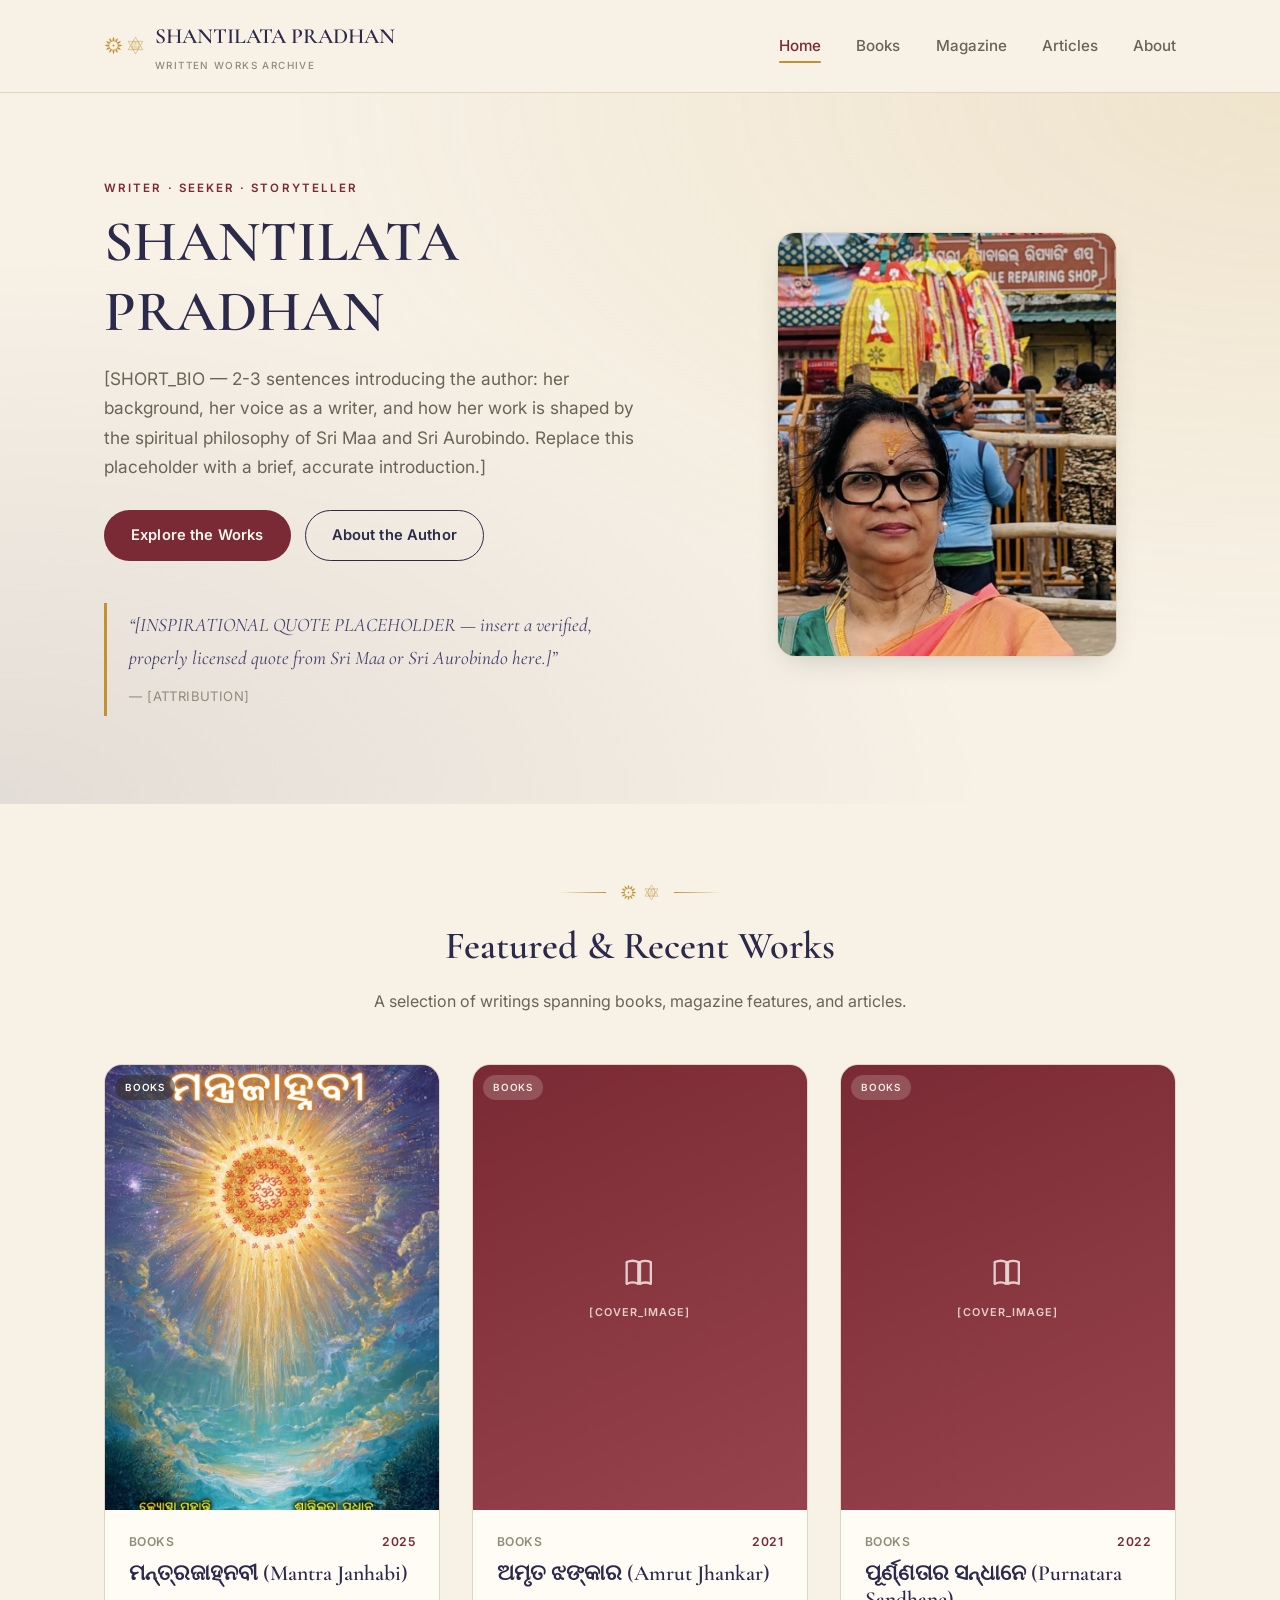
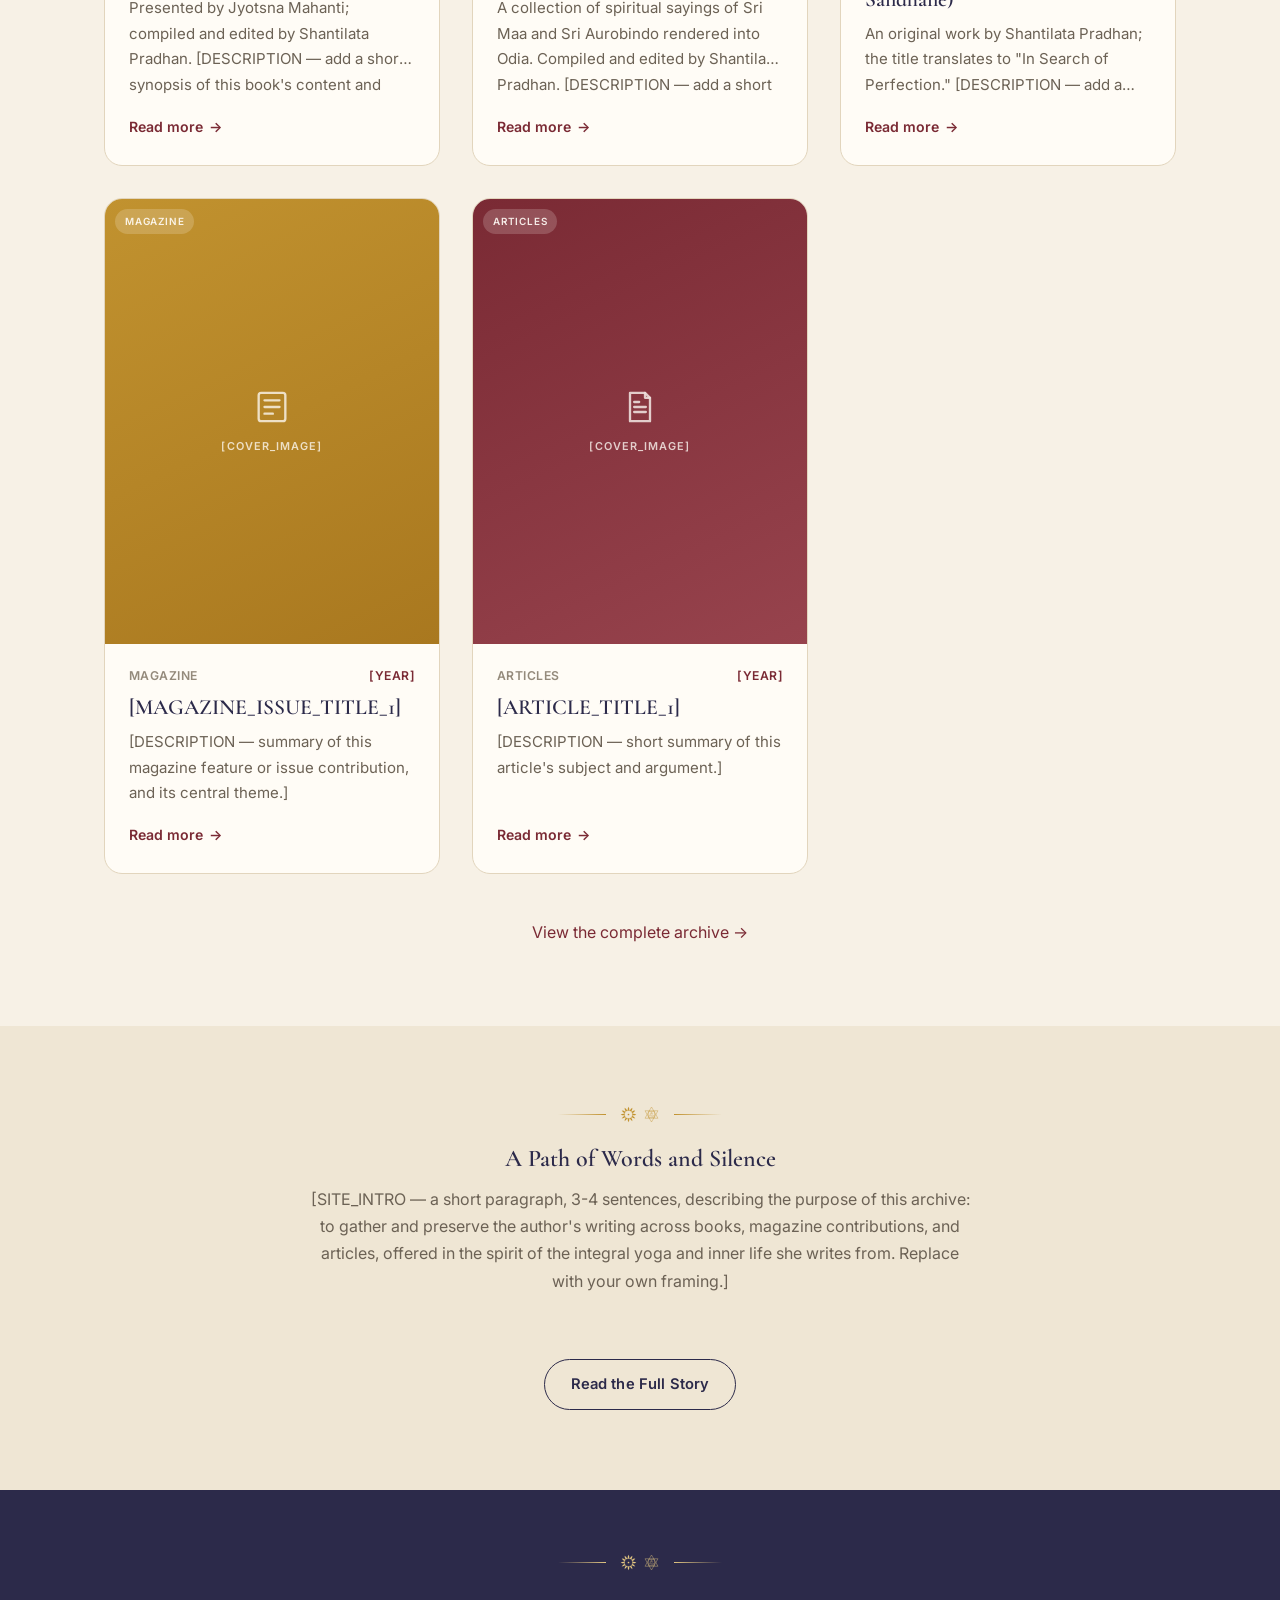
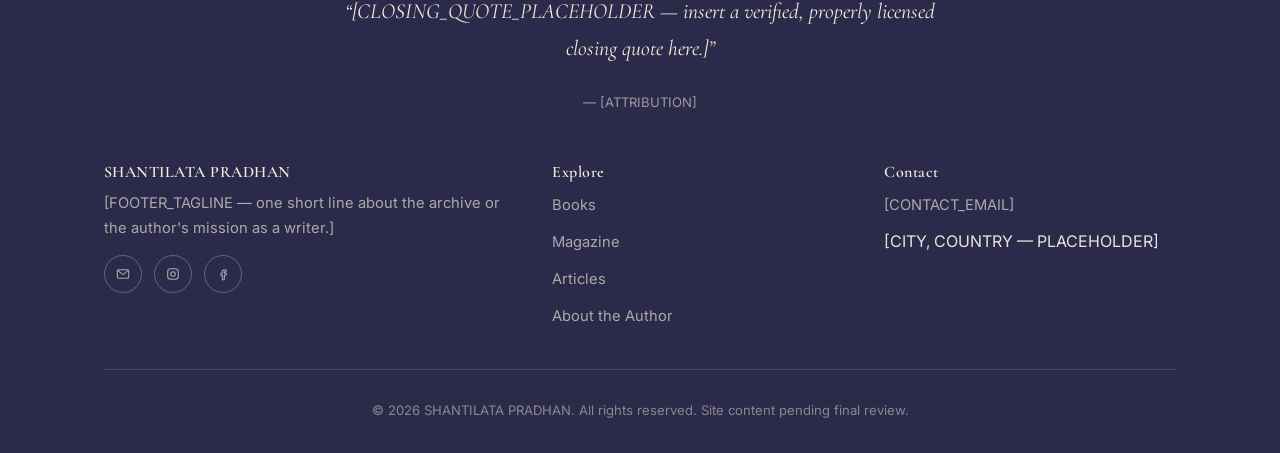
==== index.html @ 1873bba8 "Initial commit: author literary archive website Multi-page site showcasing books, magazine features," ====
<!DOCTYPE html>
<html lang="en">
<head>
<meta charset="UTF-8" />
<meta name="viewport" content="width=device-width, initial-scale=1.0" />
<title>SHANTILATA PRADHAN — Literary Archive</title>
<meta name="description" content="A living archive of the written works of SHANTILATA PRADHAN — books, magazine features, and articles rooted in a spiritual outlook on life." />
<link rel="preconnect" href="https://fonts.googleapis.com">
<link rel="preconnect" href="https://fonts.gstatic.com" crossorigin>
<link href="https://fonts.googleapis.com/css2?family=Cormorant+Garamond:wght@500;600;700&family=Inter:wght@400;500;600;700&display=swap" rel="stylesheet">
<link rel="stylesheet" href="css/style.css" />
</head>
<body data-page="home">

<header class="site-header">
  <div class="container header-inner">
    <a href="index.html" class="brand">
      <span class="brand-emblem" aria-hidden="true"><svg viewBox="0 0 100 100" fill="currentColor" stroke="none" class="icon-wheel" aria-hidden="true"><path d="M50,4 Q57,16 54.17,26.36 L45.83,26.36 Q43,16 50,4 Z"/><path d="M50,4 Q57,16 54.17,26.36 L45.83,26.36 Q43,16 50,4 Z" transform="rotate(30 50 50)"/><path d="M50,4 Q57,16 54.17,26.36 L45.83,26.36 Q43,16 50,4 Z" transform="rotate(60 50 50)"/><path d="M50,4 Q57,16 54.17,26.36 L45.83,26.36 Q43,16 50,4 Z" transform="rotate(90 50 50)"/><path d="M50,4 Q57,16 54.17,26.36 L45.83,26.36 Q43,16 50,4 Z" transform="rotate(120 50 50)"/><path d="M50,4 Q57,16 54.17,26.36 L45.83,26.36 Q43,16 50,4 Z" transform="rotate(150 50 50)"/><path d="M50,4 Q57,16 54.17,26.36 L45.83,26.36 Q43,16 50,4 Z" transform="rotate(180 50 50)"/><path d="M50,4 Q57,16 54.17,26.36 L45.83,26.36 Q43,16 50,4 Z" transform="rotate(210 50 50)"/><path d="M50,4 Q57,16 54.17,26.36 L45.83,26.36 Q43,16 50,4 Z" transform="rotate(240 50 50)"/><path d="M50,4 Q57,16 54.17,26.36 L45.83,26.36 Q43,16 50,4 Z" transform="rotate(270 50 50)"/><path d="M50,4 Q57,16 54.17,26.36 L45.83,26.36 Q43,16 50,4 Z" transform="rotate(300 50 50)"/><path d="M50,4 Q57,16 54.17,26.36 L45.83,26.36 Q43,16 50,4 Z" transform="rotate(330 50 50)"/><circle cx="50" cy="50" r="24" fill="none" stroke="currentColor" stroke-width="3"/><circle cx="50" cy="50" r="5" fill="currentColor"/></svg><svg viewBox="0 0 100 100" fill="none" stroke="currentColor" stroke-width="2.4" stroke-linejoin="round" class="icon-star" aria-hidden="true"><path d="M50,6 L88.1,72 L11.9,72 Z"/><path d="M50,94 L88.1,28 L11.9,28 Z"/><rect x="32" y="32" width="36" height="36" stroke-width="2"/><g stroke="none" fill="currentColor"><path d="M50,48 C48,42 48,36 50,31 C52,36 52,42 50,48 Z"/><path d="M50,47 C54.5,43.5 57.5,39.5 60,37 C58.5,42 55.5,45.5 50,47 Z"/><path d="M50,47 C45.5,43.5 42.5,39.5 40,37 C41.5,42 44.5,45.5 50,47 Z"/><path d="M50,49 C55,47.3 58.6,45.3 61,43.6 C58.7,47 55.3,48.7 50,49 Z"/><path d="M50,49 C45,47.3 41.4,45.3 39,43.6 C41.3,47 44.7,48.7 50,49 Z"/></g><path d="M35,55 Q42.5,49 50,55 Q57.5,61 65,55" stroke-width="1.6" stroke-linecap="round"/><path d="M35,60.5 Q42.5,54.5 50,60.5 Q57.5,66.5 65,60.5" stroke-width="1.6" stroke-linecap="round"/></svg></span>
      <span>
        SHANTILATA PRADHAN
        <span class="brand-sub">Written Works Archive</span>
      </span>
    </a>
    <button class="nav-toggle" aria-label="Toggle navigation">
      <span></span><span></span><span></span>
    </button>
    <ul class="nav-links">
      <li><a href="index.html" data-page="home">Home</a></li>
      <li><a href="books.html" data-page="books">Books</a></li>
      <li><a href="magazine.html" data-page="magazine">Magazine</a></li>
      <li><a href="articles.html" data-page="articles">Articles</a></li>
      <li><a href="about.html" data-page="about">About</a></li>
    </ul>
  </div>
</header>

<main>

  <!-- ================= HERO ================= -->
  <section class="hero">
    <div class="container hero-inner">
      <div class="hero-content">
        <span class="eyebrow hero-eyebrow">Writer &middot; Seeker &middot; Storyteller</span>
        <h1>SHANTILATA PRADHAN</h1>
        <p class="hero-bio">
          [SHORT_BIO — 2-3 sentences introducing the author: her background, her voice as a writer, and
          how her work is shaped by the spiritual philosophy of Sri Maa and Sri Aurobindo. Replace this
          placeholder with a brief, accurate introduction.]
        </p>
        <div class="hero-cta">
          <a href="books.html" class="btn btn-primary">Explore the Works</a>
          <a href="about.html" class="btn btn-outline">About the Author</a>
        </div>
        <div class="quote-block">
          <p>&ldquo;[INSPIRATIONAL QUOTE PLACEHOLDER — insert a verified, properly licensed quote from Sri Maa or Sri Aurobindo here.]&rdquo;</p>
          <cite>— [ATTRIBUTION]</cite>
        </div>
      </div>
      <div class="hero-photo-wrap">
        <div class="hero-photo has-image">
          <img src="images/author-photo.jpg" alt="[AUTHOR_NAME]" />
        </div>
      </div>
    </div>
  </section>

  <!-- ================= FEATURED WORKS ================= -->
  <section class="section">
    <div class="container">
      <div class="ornament" aria-hidden="true">
        <span class="line"></span>
        <span class="ornament-emblem" aria-hidden="true"><svg viewBox="0 0 100 100" fill="currentColor" stroke="none" class="icon-wheel" aria-hidden="true"><path d="M50,4 Q57,16 54.17,26.36 L45.83,26.36 Q43,16 50,4 Z"/><path d="M50,4 Q57,16 54.17,26.36 L45.83,26.36 Q43,16 50,4 Z" transform="rotate(30 50 50)"/><path d="M50,4 Q57,16 54.17,26.36 L45.83,26.36 Q43,16 50,4 Z" transform="rotate(60 50 50)"/><path d="M50,4 Q57,16 54.17,26.36 L45.83,26.36 Q43,16 50,4 Z" transform="rotate(90 50 50)"/><path d="M50,4 Q57,16 54.17,26.36 L45.83,26.36 Q43,16 50,4 Z" transform="rotate(120 50 50)"/><path d="M50,4 Q57,16 54.17,26.36 L45.83,26.36 Q43,16 50,4 Z" transform="rotate(150 50 50)"/><path d="M50,4 Q57,16 54.17,26.36 L45.83,26.36 Q43,16 50,4 Z" transform="rotate(180 50 50)"/><path d="M50,4 Q57,16 54.17,26.36 L45.83,26.36 Q43,16 50,4 Z" transform="rotate(210 50 50)"/><path d="M50,4 Q57,16 54.17,26.36 L45.83,26.36 Q43,16 50,4 Z" transform="rotate(240 50 50)"/><path d="M50,4 Q57,16 54.17,26.36 L45.83,26.36 Q43,16 50,4 Z" transform="rotate(270 50 50)"/><path d="M50,4 Q57,16 54.17,26.36 L45.83,26.36 Q43,16 50,4 Z" transform="rotate(300 50 50)"/><path d="M50,4 Q57,16 54.17,26.36 L45.83,26.36 Q43,16 50,4 Z" transform="rotate(330 50 50)"/><circle cx="50" cy="50" r="24" fill="none" stroke="currentColor" stroke-width="3"/><circle cx="50" cy="50" r="5" fill="currentColor"/></svg><svg viewBox="0 0 100 100" fill="none" stroke="currentColor" stroke-width="2.4" stroke-linejoin="round" class="icon-star" aria-hidden="true"><path d="M50,6 L88.1,72 L11.9,72 Z"/><path d="M50,94 L88.1,28 L11.9,28 Z"/><rect x="32" y="32" width="36" height="36" stroke-width="2"/><g stroke="none" fill="currentColor"><path d="M50,48 C48,42 48,36 50,31 C52,36 52,42 50,48 Z"/><path d="M50,47 C54.5,43.5 57.5,39.5 60,37 C58.5,42 55.5,45.5 50,47 Z"/><path d="M50,47 C45.5,43.5 42.5,39.5 40,37 C41.5,42 44.5,45.5 50,47 Z"/><path d="M50,49 C55,47.3 58.6,45.3 61,43.6 C58.7,47 55.3,48.7 50,49 Z"/><path d="M50,49 C45,47.3 41.4,45.3 39,43.6 C41.3,47 44.7,48.7 50,49 Z"/></g><path d="M35,55 Q42.5,49 50,55 Q57.5,61 65,55" stroke-width="1.6" stroke-linecap="round"/><path d="M35,60.5 Q42.5,54.5 50,60.5 Q57.5,66.5 65,60.5" stroke-width="1.6" stroke-linecap="round"/></svg></span>
        <span class="line right"></span>
      </div>
      <div class="section-heading">
        <h2>Featured &amp; Recent Works</h2>
        <p>A selection of writings spanning books, magazine features, and articles.</p>
      </div>
      <div class="card-grid" id="featured-grid">
        <!-- populated by js/main.js -->
      </div>
      <div class="section-footer-link">
        <a href="books.html" class="btn-ghost">View the complete archive</a>
      </div>
    </div>
  </section>

  <!-- ================= INTRO STRIP ================= -->
  <section class="section section-alt">
    <div class="container text-center" style="max-width:720px;">
      <div class="ornament" aria-hidden="true">
        <span class="line"></span>
        <span class="ornament-emblem" aria-hidden="true"><svg viewBox="0 0 100 100" fill="currentColor" stroke="none" class="icon-wheel" aria-hidden="true"><path d="M50,4 Q57,16 54.17,26.36 L45.83,26.36 Q43,16 50,4 Z"/><path d="M50,4 Q57,16 54.17,26.36 L45.83,26.36 Q43,16 50,4 Z" transform="rotate(30 50 50)"/><path d="M50,4 Q57,16 54.17,26.36 L45.83,26.36 Q43,16 50,4 Z" transform="rotate(60 50 50)"/><path d="M50,4 Q57,16 54.17,26.36 L45.83,26.36 Q43,16 50,4 Z" transform="rotate(90 50 50)"/><path d="M50,4 Q57,16 54.17,26.36 L45.83,26.36 Q43,16 50,4 Z" transform="rotate(120 50 50)"/><path d="M50,4 Q57,16 54.17,26.36 L45.83,26.36 Q43,16 50,4 Z" transform="rotate(150 50 50)"/><path d="M50,4 Q57,16 54.17,26.36 L45.83,26.36 Q43,16 50,4 Z" transform="rotate(180 50 50)"/><path d="M50,4 Q57,16 54.17,26.36 L45.83,26.36 Q43,16 50,4 Z" transform="rotate(210 50 50)"/><path d="M50,4 Q57,16 54.17,26.36 L45.83,26.36 Q43,16 50,4 Z" transform="rotate(240 50 50)"/><path d="M50,4 Q57,16 54.17,26.36 L45.83,26.36 Q43,16 50,4 Z" transform="rotate(270 50 50)"/><path d="M50,4 Q57,16 54.17,26.36 L45.83,26.36 Q43,16 50,4 Z" transform="rotate(300 50 50)"/><path d="M50,4 Q57,16 54.17,26.36 L45.83,26.36 Q43,16 50,4 Z" transform="rotate(330 50 50)"/><circle cx="50" cy="50" r="24" fill="none" stroke="currentColor" stroke-width="3"/><circle cx="50" cy="50" r="5" fill="currentColor"/></svg><svg viewBox="0 0 100 100" fill="none" stroke="currentColor" stroke-width="2.4" stroke-linejoin="round" class="icon-star" aria-hidden="true"><path d="M50,6 L88.1,72 L11.9,72 Z"/><path d="M50,94 L88.1,28 L11.9,28 Z"/><rect x="32" y="32" width="36" height="36" stroke-width="2"/><g stroke="none" fill="currentColor"><path d="M50,48 C48,42 48,36 50,31 C52,36 52,42 50,48 Z"/><path d="M50,47 C54.5,43.5 57.5,39.5 60,37 C58.5,42 55.5,45.5 50,47 Z"/><path d="M50,47 C45.5,43.5 42.5,39.5 40,37 C41.5,42 44.5,45.5 50,47 Z"/><path d="M50,49 C55,47.3 58.6,45.3 61,43.6 C58.7,47 55.3,48.7 50,49 Z"/><path d="M50,49 C45,47.3 41.4,45.3 39,43.6 C41.3,47 44.7,48.7 50,49 Z"/></g><path d="M35,55 Q42.5,49 50,55 Q57.5,61 65,55" stroke-width="1.6" stroke-linecap="round"/><path d="M35,60.5 Q42.5,54.5 50,60.5 Q57.5,66.5 65,60.5" stroke-width="1.6" stroke-linecap="round"/></svg></span>
        <span class="line right"></span>
      </div>
      <h2>A Path of Words and Silence</h2>
      <p style="color:var(--color-text-soft);">
        [SITE_INTRO — a short paragraph, 3-4 sentences, describing the purpose of this archive: to gather
        and preserve the author's writing across books, magazine contributions, and articles, offered in
        the spirit of the integral yoga and inner life she writes from. Replace with your own framing.]
      </p>
      <a href="about.html" class="btn btn-outline mt-lg">Read the Full Story</a>
    </div>
  </section>

</main>

<footer class="site-footer">
  <div class="container">
    <div class="footer-quote">
      <div class="ornament" aria-hidden="true">
        <span class="line"></span>
        <span class="ornament-emblem" aria-hidden="true"><svg viewBox="0 0 100 100" fill="currentColor" stroke="none" class="icon-wheel" aria-hidden="true"><path d="M50,4 Q57,16 54.17,26.36 L45.83,26.36 Q43,16 50,4 Z"/><path d="M50,4 Q57,16 54.17,26.36 L45.83,26.36 Q43,16 50,4 Z" transform="rotate(30 50 50)"/><path d="M50,4 Q57,16 54.17,26.36 L45.83,26.36 Q43,16 50,4 Z" transform="rotate(60 50 50)"/><path d="M50,4 Q57,16 54.17,26.36 L45.83,26.36 Q43,16 50,4 Z" transform="rotate(90 50 50)"/><path d="M50,4 Q57,16 54.17,26.36 L45.83,26.36 Q43,16 50,4 Z" transform="rotate(120 50 50)"/><path d="M50,4 Q57,16 54.17,26.36 L45.83,26.36 Q43,16 50,4 Z" transform="rotate(150 50 50)"/><path d="M50,4 Q57,16 54.17,26.36 L45.83,26.36 Q43,16 50,4 Z" transform="rotate(180 50 50)"/><path d="M50,4 Q57,16 54.17,26.36 L45.83,26.36 Q43,16 50,4 Z" transform="rotate(210 50 50)"/><path d="M50,4 Q57,16 54.17,26.36 L45.83,26.36 Q43,16 50,4 Z" transform="rotate(240 50 50)"/><path d="M50,4 Q57,16 54.17,26.36 L45.83,26.36 Q43,16 50,4 Z" transform="rotate(270 50 50)"/><path d="M50,4 Q57,16 54.17,26.36 L45.83,26.36 Q43,16 50,4 Z" transform="rotate(300 50 50)"/><path d="M50,4 Q57,16 54.17,26.36 L45.83,26.36 Q43,16 50,4 Z" transform="rotate(330 50 50)"/><circle cx="50" cy="50" r="24" fill="none" stroke="currentColor" stroke-width="3"/><circle cx="50" cy="50" r="5" fill="currentColor"/></svg><svg viewBox="0 0 100 100" fill="none" stroke="currentColor" stroke-width="2.4" stroke-linejoin="round" class="icon-star" aria-hidden="true"><path d="M50,6 L88.1,72 L11.9,72 Z"/><path d="M50,94 L88.1,28 L11.9,28 Z"/><rect x="32" y="32" width="36" height="36" stroke-width="2"/><g stroke="none" fill="currentColor"><path d="M50,48 C48,42 48,36 50,31 C52,36 52,42 50,48 Z"/><path d="M50,47 C54.5,43.5 57.5,39.5 60,37 C58.5,42 55.5,45.5 50,47 Z"/><path d="M50,47 C45.5,43.5 42.5,39.5 40,37 C41.5,42 44.5,45.5 50,47 Z"/><path d="M50,49 C55,47.3 58.6,45.3 61,43.6 C58.7,47 55.3,48.7 50,49 Z"/><path d="M50,49 C45,47.3 41.4,45.3 39,43.6 C41.3,47 44.7,48.7 50,49 Z"/></g><path d="M35,55 Q42.5,49 50,55 Q57.5,61 65,55" stroke-width="1.6" stroke-linecap="round"/><path d="M35,60.5 Q42.5,54.5 50,60.5 Q57.5,66.5 65,60.5" stroke-width="1.6" stroke-linecap="round"/></svg></span>
        <span class="line right"></span>
      </div>
      <p>&ldquo;[CLOSING_QUOTE_PLACEHOLDER — insert a verified, properly licensed closing quote here.]&rdquo;</p>
      <cite>— [ATTRIBUTION]</cite>
    </div>
    <div class="footer-grid">
      <div>
        <h4>SHANTILATA PRADHAN</h4>
        <p>[FOOTER_TAGLINE — one short line about the archive or the author's mission as a writer.]</p>
        <div class="social-row">
          <a href="#" aria-label="Email">
            <svg viewBox="0 0 24 24" fill="none" stroke="currentColor" stroke-width="1.6" stroke-linecap="round" stroke-linejoin="round"><rect x="3.5" y="5.5" width="17" height="13" rx="2"/><path d="m4.5 7 7.5 6 7.5-6"/></svg>
          </a>
          <a href="#" aria-label="Instagram">
            <svg viewBox="0 0 24 24" fill="none" stroke="currentColor" stroke-width="1.6" stroke-linecap="round" stroke-linejoin="round"><rect x="4" y="4" width="16" height="16" rx="4.5"/><circle cx="12" cy="12" r="3.4"/><circle cx="16.6" cy="7.4" r="0.6" fill="currentColor" stroke="none"/></svg>
          </a>
          <a href="#" aria-label="Facebook">
            <svg viewBox="0 0 24 24" fill="none" stroke="currentColor" stroke-width="1.6" stroke-linecap="round" stroke-linejoin="round"><path d="M14.5 8.5h2V5.5h-2c-2 0-3.5 1.5-3.5 3.5v2H9v3h2v6.5h3V14h2.2l.8-3H14v-1.5c0-.5.5-1 1-1Z"/></svg>
          </a>
        </div>
      </div>
      <div>
        <h4>Explore</h4>
        <ul class="footer-links">
          <li><a href="books.html">Books</a></li>
          <li><a href="magazine.html">Magazine</a></li>
          <li><a href="articles.html">Articles</a></li>
          <li><a href="about.html">About the Author</a></li>
        </ul>
      </div>
      <div>
        <h4>Contact</h4>
        <ul class="footer-links">
          <li><a href="mailto:[CONTACT_EMAIL]">[CONTACT_EMAIL]</a></li>
          <li>[CITY, COUNTRY — PLACEHOLDER]</li>
        </ul>
      </div>
    </div>
    <div class="footer-bottom">
      &copy; <span id="year"></span> SHANTILATA PRADHAN. All rights reserved. Site content pending final review.
    </div>
  </div>
</footer>

<script src="js/data.js"></script>
<script src="js/main.js"></script>
<script>document.getElementById('year').textContent = new Date().getFullYear();</script>
</body>
</html>
---- css/style.css ----
/* ==========================================================================
   SHANTILATA PRADHAN — Literary Archive
   Warm, contemplative styling. Serif headings + clean sans body.
   ========================================================================== */

:root {
  /* Warm earthy neutrals */
  --color-bg: #f7f1e6;
  --color-bg-alt: #efe6d4;
  --color-surface: #fffcf6;
  --color-border: #e2d5bd;

  /* Text */
  --color-text: #362f27;
  --color-text-soft: #6c6255;
  --color-text-faint: #948a7b;

  /* Accents */
  --color-indigo: #2c2a4a;
  --color-indigo-soft: #423f6b;
  --color-maroon: #7a2a34;
  --color-maroon-soft: #97434d;
  --color-gold: #c1922f;
  --color-gold-soft: #e1c581;
  --color-gold-pale: #f4e6bf;

  /* Type */
  --font-serif: 'Cormorant Garamond', 'Georgia', serif;
  --font-sans: 'Inter', -apple-system, BlinkMacSystemFont, 'Segoe UI', sans-serif;

  --shadow-soft: 0 10px 30px -12px rgba(54, 47, 39, 0.25);
  --shadow-card: 0 4px 18px -6px rgba(54, 47, 39, 0.18);

  --radius-lg: 18px;
  --radius-md: 12px;
  --radius-sm: 8px;

  --transition-soft: 220ms ease;
}

* {
  box-sizing: border-box;
}

html {
  scroll-behavior: smooth;
}

body {
  margin: 0;
  background-color: var(--color-bg);
  color: var(--color-text);
  font-family: var(--font-sans);
  font-size: 16px;
  line-height: 1.7;
  -webkit-font-smoothing: antialiased;
}

img {
  max-width: 100%;
  display: block;
}

a {
  color: inherit;
  text-decoration: none;
}

code {
  font-family: 'SFMono-Regular', Consolas, 'Liberation Mono', Menlo, monospace;
  font-size: 0.88em;
  background: var(--color-bg-alt);
  padding: 1px 6px;
  border-radius: 4px;
}

h1, h2, h3, h4 {
  font-family: var(--font-serif);
  font-weight: 600;
  color: var(--color-indigo);
  margin: 0 0 0.5em;
  line-height: 1.2;
}

p {
  margin: 0 0 1em;
}

.container {
  width: 100%;
  max-width: 1120px;
  margin: 0 auto;
  padding: 0 24px;
}

.eyebrow {
  display: inline-block;
  font-family: var(--font-sans);
  font-size: 0.72rem;
  letter-spacing: 0.18em;
  text-transform: uppercase;
  color: var(--color-maroon);
  font-weight: 600;
  margin-bottom: 0.9em;
}

.section-heading {
  text-align: center;
  max-width: 640px;
  margin: 0 auto 3rem;
}

.section-heading h2 {
  font-size: clamp(1.9rem, 3vw, 2.6rem);
}

.section-heading p {
  color: var(--color-text-soft);
}

/* ---------- Decorative divider ---------- */
.ornament {
  display: flex;
  align-items: center;
  justify-content: center;
  gap: 14px;
  margin: 0 auto 1.4rem;
  color: var(--color-gold);
}
.ornament .line {
  height: 1px;
  width: 48px;
  background: linear-gradient(90deg, transparent, currentColor);
}
.ornament .line.right {
  background: linear-gradient(90deg, currentColor, transparent);
}
.ornament svg {
  width: 22px;
  height: 22px;
  flex-shrink: 0;
}

/* ---------- Buttons ---------- */
.btn {
  display: inline-flex;
  align-items: center;
  gap: 8px;
  font-family: var(--font-sans);
  font-weight: 600;
  font-size: 0.92rem;
  padding: 12px 26px;
  border-radius: 999px;
  border: 1px solid transparent;
  cursor: pointer;
  transition: all var(--transition-soft);
  letter-spacing: 0.01em;
}

.btn-primary {
  background: var(--color-maroon);
  color: #fff8ec;
}
.btn-primary:hover {
  background: var(--color-indigo);
  transform: translateY(-1px);
}

.btn-outline {
  background: transparent;
  border-color: var(--color-indigo);
  color: var(--color-indigo);
}
.btn-outline:hover {
  background: var(--color-indigo);
  color: #fff8ec;
}

.btn-ghost {
  background: transparent;
  color: var(--color-maroon);
  padding: 8px 4px;
  border-radius: 0;
}
.btn-ghost::after {
  content: '→';
  margin-left: 4px;
  transition: transform var(--transition-soft);
  display: inline-block;
}
.btn-ghost:hover::after {
  transform: translateX(4px);
}

/* ==========================================================================
   Header / Navigation
   ========================================================================== */

.site-header {
  position: sticky;
  top: 0;
  z-index: 100;
  background: rgba(247, 241, 230, 0.92);
  backdrop-filter: blur(8px);
  border-bottom: 1px solid var(--color-border);
}

.header-inner {
  display: flex;
  align-items: center;
  justify-content: space-between;
  padding: 18px 24px;
}

.brand {
  display: flex;
  align-items: center;
  gap: 10px;
  font-family: var(--font-serif);
  font-size: 1.35rem;
  font-weight: 600;
  color: var(--color-indigo);
}

.brand svg {
  width: 26px;
  height: 26px;
  color: var(--color-gold);
  flex-shrink: 0;
}

.brand .brand-sub {
  display: block;
  font-family: var(--font-sans);
  font-size: 0.62rem;
  letter-spacing: 0.14em;
  text-transform: uppercase;
  color: var(--color-text-faint);
  font-weight: 500;
  margin-top: 2px;
}

.nav-links {
  display: flex;
  align-items: center;
  gap: 2.2rem;
  list-style: none;
  margin: 0;
  padding: 0;
}

.nav-links a {
  font-size: 0.95rem;
  font-weight: 500;
  color: var(--color-text-soft);
  position: relative;
  padding: 4px 0;
  transition: color var(--transition-soft);
}

.nav-links a:hover,
.nav-links a.active {
  color: var(--color-maroon);
}

.nav-links a.active::after {
  content: '';
  position: absolute;
  left: 0;
  right: 0;
  bottom: -4px;
  height: 2px;
  background: var(--color-gold);
  border-radius: 2px;
}

.nav-toggle {
  display: none;
  flex-direction: column;
  gap: 5px;
  background: none;
  border: none;
  cursor: pointer;
  padding: 8px;
}
.nav-toggle span {
  width: 24px;
  height: 2px;
  background: var(--color-indigo);
  border-radius: 2px;
  transition: all var(--transition-soft);
}

@media (max-width: 800px) {
  .nav-toggle {
    display: flex;
  }
  .nav-links {
    position: absolute;
    top: 100%;
    left: 0;
    right: 0;
    background: var(--color-surface);
    flex-direction: column;
    align-items: flex-start;
    gap: 0;
    padding: 8px 0;
    border-bottom: 1px solid var(--color-border);
    box-shadow: var(--shadow-card);
    max-height: 0;
    overflow: hidden;
    transition: max-height var(--transition-soft);
  }
  .nav-links.open {
    max-height: 320px;
  }
  .nav-links li {
    width: 100%;
  }
  .nav-links a {
    display: block;
    padding: 14px 24px;
    width: 100%;
  }
  .nav-links a.active::after {
    display: none;
  }
  .nav-links a.active {
    background: var(--color-gold-pale);
  }
}

/* ==========================================================================
   Hero
   ========================================================================== */

.hero {
  padding: 5rem 0 5.5rem;
  background:
    radial-gradient(ellipse at top right, rgba(193, 146, 47, 0.14), transparent 55%),
    radial-gradient(ellipse at bottom left, rgba(44, 42, 74, 0.10), transparent 55%);
}

.hero-inner {
  display: grid;
  grid-template-columns: 1.1fr 0.9fr;
  gap: 3.5rem;
  align-items: center;
}

.hero-photo-wrap {
  position: relative;
  display: flex;
  justify-content: center;
}

.hero-photo {
  width: 100%;
  max-width: 340px;
  aspect-ratio: 4 / 5;
  border-radius: var(--radius-lg);
  background: linear-gradient(160deg, var(--color-gold-pale), var(--color-bg-alt));
  border: 1px solid var(--color-border);
  display: flex;
  flex-direction: column;
  align-items: center;
  justify-content: center;
  gap: 14px;
  color: var(--color-text-faint);
  box-shadow: var(--shadow-soft);
  text-align: center;
  padding: 20px;
}

.hero-photo svg {
  width: 56px;
  height: 56px;
  color: var(--color-gold);
  opacity: 0.8;
}

.hero-photo .placeholder-label {
  font-size: 0.78rem;
  letter-spacing: 0.08em;
  font-family: var(--font-sans);
  font-weight: 600;
}

.hero-photo.has-image {
  padding: 0;
  overflow: hidden;
}

.hero-photo.has-image img {
  width: 100%;
  height: 100%;
  object-fit: cover;
  display: block;
}

.hero-eyebrow {
  color: var(--color-maroon);
}

.hero h1 {
  font-size: clamp(2.4rem, 5vw, 3.6rem);
  margin-bottom: 0.3em;
}

.hero .author-name-placeholder {
  color: var(--color-text-faint);
  font-style: italic;
  font-size: 0.55em;
  display: block;
  font-family: var(--font-sans);
  letter-spacing: 0.02em;
}

.hero-bio {
  color: var(--color-text-soft);
  font-size: 1.08rem;
  max-width: 52ch;
  margin-bottom: 1.8rem;
}

.hero-cta {
  display: flex;
  gap: 14px;
  flex-wrap: wrap;
  margin-bottom: 2.6rem;
}

.quote-block {
  border-left: 3px solid var(--color-gold);
  padding: 0.4rem 0 0.4rem 1.4rem;
  max-width: 52ch;
}

.quote-block p {
  font-family: var(--font-serif);
  font-style: italic;
  font-size: 1.2rem;
  color: var(--color-indigo-soft);
  margin-bottom: 0.4em;
}

.quote-block cite {
  font-style: normal;
  font-size: 0.82rem;
  color: var(--color-text-faint);
  letter-spacing: 0.03em;
}

@media (max-width: 860px) {
  .hero-inner {
    grid-template-columns: 1fr;
    text-align: center;
  }
  .hero-cta,
  .quote-block {
    margin-left: auto;
    margin-right: auto;
  }
  .hero-bio {
    margin-left: auto;
    margin-right: auto;
  }
  .hero-cta {
    justify-content: center;
  }
  .hero-photo-wrap {
    order: -1;
  }
}

/* ==========================================================================
   Featured / grid sections
   ========================================================================== */

.section {
  padding: 5rem 0;
}

.section-alt {
  background: var(--color-bg-alt);
}

.card-grid {
  display: grid;
  grid-template-columns: repeat(auto-fill, minmax(260px, 1fr));
  gap: 2rem;
}

.work-card {
  background: var(--color-surface);
  border: 1px solid var(--color-border);
  border-radius: var(--radius-lg);
  overflow: hidden;
  display: flex;
  flex-direction: column;
  transition: transform var(--transition-soft), box-shadow var(--transition-soft);
}

.work-card:hover {
  transform: translateY(-4px);
  box-shadow: var(--shadow-card);
}

.cover-placeholder {
  aspect-ratio: 3 / 4;
  display: flex;
  flex-direction: column;
  align-items: center;
  justify-content: center;
  gap: 10px;
  color: rgba(255, 252, 246, 0.9);
  text-align: center;
  padding: 16px;
  position: relative;
}

.cover-placeholder svg {
  width: 40px;
  height: 40px;
  opacity: 0.85;
}

.cover-placeholder .placeholder-label {
  font-size: 0.68rem;
  letter-spacing: 0.1em;
  font-weight: 600;
  font-family: var(--font-sans);
  opacity: 0.85;
}

.cover-placeholder .work-type-tag {
  position: absolute;
  top: 10px;
  left: 10px;
  font-size: 0.62rem;
  letter-spacing: 0.08em;
  text-transform: uppercase;
  background: rgba(255, 252, 246, 0.18);
  padding: 4px 10px;
  border-radius: 999px;
  font-weight: 600;
}

.cover-tone-1 { background: linear-gradient(155deg, var(--color-indigo), var(--color-indigo-soft)); }
.cover-tone-2 { background: linear-gradient(155deg, var(--color-maroon), var(--color-maroon-soft)); }
.cover-tone-3 { background: linear-gradient(155deg, var(--color-gold), #a9781f); }
.cover-tone-4 { background: linear-gradient(155deg, #4b4a72, var(--color-indigo)); }

/* Real cover photos (used when a work has a coverImage set) */
.cover-image {
  aspect-ratio: 3 / 4;
  position: relative;
  overflow: hidden;
  background: var(--color-bg-alt);
}

.cover-image img {
  width: 100%;
  height: 100%;
  object-fit: cover;
  display: block;
}

.cover-image .work-type-tag {
  position: absolute;
  top: 10px;
  left: 10px;
  font-size: 0.62rem;
  letter-spacing: 0.08em;
  text-transform: uppercase;
  background: rgba(54, 47, 39, 0.55);
  color: #fffcf6;
  padding: 4px 10px;
  border-radius: 999px;
  font-weight: 600;
}

.work-card-body {
  padding: 1.4rem 1.5rem 1.6rem;
  display: flex;
  flex-direction: column;
  flex-grow: 1;
}

.work-card-meta {
  display: flex;
  justify-content: space-between;
  align-items: center;
  font-size: 0.76rem;
  color: var(--color-text-faint);
  letter-spacing: 0.04em;
  text-transform: uppercase;
  margin-bottom: 0.5rem;
  font-weight: 600;
}

.work-card-meta .year {
  color: var(--color-maroon);
}

.work-card h3 {
  font-size: 1.35rem;
  margin-bottom: 0.5rem;
}

.work-card-desc {
  color: var(--color-text-soft);
  font-size: 0.94rem;
  flex-grow: 1;
  margin-bottom: 1.1rem;
  display: -webkit-box;
  -webkit-line-clamp: 3;
  -webkit-box-orient: vertical;
  overflow: hidden;
}

.work-card-link {
  font-weight: 600;
  font-size: 0.88rem;
  color: var(--color-maroon);
  display: inline-flex;
  align-items: center;
  gap: 6px;
  align-self: flex-start;
}
.work-card-link::after {
  content: '→';
  transition: transform var(--transition-soft);
}
.work-card-link:hover::after {
  transform: translateX(4px);
}

.section-footer-link {
  text-align: center;
  margin-top: 2.8rem;
}

/* ==========================================================================
   Page header (category / about pages)
   ========================================================================== */

.page-header {
  padding: 4rem 0 2.5rem;
  text-align: center;
  border-bottom: 1px solid var(--color-border);
  background: linear-gradient(180deg, var(--color-bg-alt), var(--color-bg));
}

.page-header .eyebrow {
  margin-bottom: 0.6rem;
}

.page-header h1 {
  font-size: clamp(2rem, 4vw, 2.9rem);
}

.page-header p {
  max-width: 60ch;
  margin: 0 auto;
  color: var(--color-text-soft);
}

/* ---------- Filter bar ---------- */

.filter-bar {
  display: flex;
  flex-wrap: wrap;
  gap: 14px;
  align-items: center;
  justify-content: space-between;
  margin-bottom: 2.6rem;
  padding: 1.1rem 1.4rem;
  background: var(--color-surface);
  border: 1px solid var(--color-border);
  border-radius: var(--radius-md);
}

.filter-search {
  flex: 1 1 240px;
  position: relative;
}

.filter-search input {
  width: 100%;
  padding: 10px 16px 10px 38px;
  border-radius: 999px;
  border: 1px solid var(--color-border);
  background: var(--color-bg);
  font-family: var(--font-sans);
  font-size: 0.92rem;
  color: var(--color-text);
}

.filter-search input:focus {
  outline: 2px solid var(--color-gold-soft);
  outline-offset: 1px;
}

.filter-search svg {
  position: absolute;
  left: 14px;
  top: 50%;
  transform: translateY(-50%);
  width: 16px;
  height: 16px;
  color: var(--color-text-faint);
}

.filter-select-group {
  display: flex;
  align-items: center;
  gap: 10px;
  flex: 0 0 auto;
}

.filter-select-group label {
  font-size: 0.82rem;
  color: var(--color-text-faint);
  font-weight: 600;
  white-space: nowrap;
}

.filter-select-group select {
  padding: 9px 14px;
  border-radius: 999px;
  border: 1px solid var(--color-border);
  background: var(--color-bg);
  font-family: var(--font-sans);
  font-size: 0.9rem;
  color: var(--color-text);
  cursor: pointer;
}

.results-count {
  font-size: 0.85rem;
  color: var(--color-text-faint);
  margin: -1.4rem 0 2rem;
}

.empty-state {
  text-align: center;
  padding: 4rem 1rem;
  color: var(--color-text-faint);
}

.empty-state svg {
  width: 40px;
  height: 40px;
  margin-bottom: 1rem;
  color: var(--color-gold-soft);
}

/* ==========================================================================
   About page
   ========================================================================== */

.about-layout {
  display: grid;
  grid-template-columns: 0.85fr 1.15fr;
  gap: 3.5rem;
  align-items: start;
}

.about-photo {
  position: sticky;
  top: 100px;
}

.about-photo .hero-photo {
  max-width: none;
}

.about-content h2 {
  font-size: 1.6rem;
  margin-top: 2.2rem;
}
.about-content h2:first-child {
  margin-top: 0;
}

.about-content p {
  color: var(--color-text-soft);
}

.pull-quote {
  margin: 2.4rem 0;
  padding: 1.6rem 2rem;
  background: var(--color-bg-alt);
  border-radius: var(--radius-md);
  border-left: 4px solid var(--color-maroon);
}

.pull-quote p {
  font-family: var(--font-serif);
  font-size: 1.3rem;
  font-style: italic;
  color: var(--color-indigo);
  margin-bottom: 0.4rem;
}

.pull-quote cite {
  font-style: normal;
  font-size: 0.8rem;
  color: var(--color-text-faint);
}

@media (max-width: 860px) {
  .about-layout {
    grid-template-columns: 1fr;
  }
  .about-photo {
    position: static;
    max-width: 340px;
    margin: 0 auto;
  }
}

/* ==========================================================================
   Detail (single work) page
   ========================================================================== */

.breadcrumb {
  font-size: 0.85rem;
  color: var(--color-text-faint);
  margin-bottom: 2rem;
  display: flex;
  gap: 8px;
  flex-wrap: wrap;
}
.breadcrumb a:hover {
  color: var(--color-maroon);
}
.breadcrumb .sep {
  opacity: 0.5;
}

.detail-layout {
  display: grid;
  grid-template-columns: 0.85fr 1.15fr;
  gap: 3rem;
  align-items: start;
}

.detail-cover {
  aspect-ratio: 3 / 4;
  border-radius: var(--radius-lg);
  box-shadow: var(--shadow-soft);
  position: sticky;
  top: 100px;
  overflow: hidden;
}

.detail-cover svg {
  width: 64px;
  height: 64px;
}

.detail-meta-row {
  display: flex;
  flex-wrap: wrap;
  gap: 10px;
  margin-bottom: 1.2rem;
}

.pill {
  font-size: 0.76rem;
  font-weight: 600;
  letter-spacing: 0.04em;
  text-transform: uppercase;
  padding: 6px 14px;
  border-radius: 999px;
  background: var(--color-gold-pale);
  color: var(--color-maroon);
}

.detail-title h1 {
  font-size: clamp(2rem, 4vw, 2.8rem);
  margin-bottom: 0.6rem;
}

.detail-body p {
  color: var(--color-text-soft);
  font-size: 1.03rem;
}

.detail-facts {
  margin: 2rem 0;
  border-top: 1px solid var(--color-border);
  border-bottom: 1px solid var(--color-border);
  padding: 1.4rem 0;
  display: grid;
  grid-template-columns: repeat(auto-fit, minmax(160px, 1fr));
  gap: 1.2rem;
}

.detail-facts dt {
  font-size: 0.72rem;
  text-transform: uppercase;
  letter-spacing: 0.08em;
  color: var(--color-text-faint);
  font-weight: 600;
  margin-bottom: 0.3rem;
}

.detail-facts dd {
  margin: 0;
  font-family: var(--font-serif);
  font-size: 1.15rem;
  color: var(--color-indigo);
}

.download-box {
  background: var(--color-bg-alt);
  border: 1px dashed var(--color-gold);
  border-radius: var(--radius-md);
  padding: 1.6rem 1.8rem;
  display: flex;
  align-items: center;
  gap: 1.2rem;
  flex-wrap: wrap;
  justify-content: space-between;
  margin-top: 1rem;
}

.download-box .label {
  display: flex;
  align-items: center;
  gap: 12px;
  color: var(--color-text-soft);
  font-size: 0.92rem;
}

.download-box svg {
  width: 28px;
  height: 28px;
  color: var(--color-maroon);
  flex-shrink: 0;
}

@media (max-width: 860px) {
  .detail-layout {
    grid-template-columns: 1fr;
  }
  .detail-cover {
    position: static;
    max-width: 300px;
    margin: 0 auto;
  }
}

/* ==========================================================================
   Footer
   ========================================================================== */

.site-footer {
  background: var(--color-indigo);
  color: #e9e4d8;
  padding: 4rem 0 2rem;
}

.footer-quote {
  text-align: center;
  max-width: 620px;
  margin: 0 auto 3rem;
}

.footer-quote .ornament {
  color: var(--color-gold-soft);
}

.footer-quote p {
  font-family: var(--font-serif);
  font-style: italic;
  font-size: 1.35rem;
  color: #f4ecd8;
}

.footer-quote cite {
  font-style: normal;
  font-size: 0.82rem;
  color: rgba(233, 228, 216, 0.6);
}

.footer-grid {
  display: grid;
  grid-template-columns: 1.4fr 1fr 1fr;
  gap: 2.5rem;
  padding-bottom: 2.5rem;
  border-bottom: 1px solid rgba(233, 228, 216, 0.15);
}

.footer-grid h4 {
  color: #f4ecd8;
  font-size: 1rem;
  letter-spacing: 0.03em;
}

.footer-grid p, .footer-grid a {
  color: rgba(233, 228, 216, 0.68);
  font-size: 0.92rem;
}

.footer-links {
  list-style: none;
  padding: 0;
  margin: 0;
  display: flex;
  flex-direction: column;
  gap: 10px;
}

.footer-links a:hover {
  color: var(--color-gold-soft);
}

.social-row {
  display: flex;
  gap: 12px;
  margin-top: 0.8rem;
}

.social-row a {
  width: 38px;
  height: 38px;
  border-radius: 50%;
  border: 1px solid rgba(233, 228, 216, 0.3);
  display: flex;
  align-items: center;
  justify-content: center;
  transition: all var(--transition-soft);
}

.social-row a:hover {
  background: var(--color-gold-soft);
  border-color: var(--color-gold-soft);
  color: var(--color-indigo);
}

.social-row svg {
  width: 16px;
  height: 16px;
}

.footer-bottom {
  padding-top: 1.8rem;
  text-align: center;
  font-size: 0.82rem;
  color: rgba(233, 228, 216, 0.5);
}

@media (max-width: 760px) {
  .footer-grid {
    grid-template-columns: 1fr;
    text-align: center;
  }
  .social-row {
    justify-content: center;
  }
}

/* ==========================================================================
   Utility
   ========================================================================== */

.text-center { text-align: center; }
.mt-lg { margin-top: 3rem; }

::selection {
  background: var(--color-gold-soft);
  color: var(--color-indigo);
}

/* ==========================================================================
   Sri Aurobindo / The Mother emblem pair
   (replaces the earlier generic lotus placeholder icon)
   ========================================================================== */

.brand-emblem,
.ornament-emblem {
  display: inline-flex;
  align-items: center;
  flex-shrink: 0;
}

.brand-emblem {
  gap: 3px;
}

.ornament-emblem {
  gap: 6px;
}

.brand-emblem svg {
  width: 19px;
  height: 19px;
  color: var(--color-gold);
}

.ornament-emblem svg {
  width: 17px;
  height: 17px;
}

/* ==========================================================================
   PDF reader (detail page)
   ========================================================================== */

.pdf-reader-section {
  margin-top: 3rem;
  padding-top: 2.5rem;
  border-top: 1px solid var(--color-border);
}

.pdf-reader-toolbar {
  display: flex;
  align-items: center;
  justify-content: space-between;
  flex-wrap: wrap;
  gap: 12px;
  margin-bottom: 1rem;
}

.pdf-reader-title {
  display: inline-flex;
  align-items: center;
  gap: 10px;
  font-family: var(--font-serif);
  font-size: 1.4rem;
  color: var(--color-indigo);
}

.pdf-reader-title svg {
  width: 22px;
  height: 22px;
  color: var(--color-gold);
  flex-shrink: 0;
}

.pdf-frame-wrap {
  width: 100%;
  height: 85vh;
  min-height: 520px;
  max-height: 1000px;
  border: 1px solid var(--color-border);
  border-radius: var(--radius-md);
  overflow: hidden;
  box-shadow: var(--shadow-card);
  background: var(--color-surface);
}

.pdf-frame-wrap iframe {
  width: 100%;
  height: 100%;
  border: none;
  display: block;
}

.pdf-fallback-note {
  margin: 0.9rem 0 0;
  font-size: 0.82rem;
  color: var(--color-text-faint);
}

@media (max-width: 600px) {
  .pdf-frame-wrap {
    height: 70vh;
    min-height: 420px;
  }
}
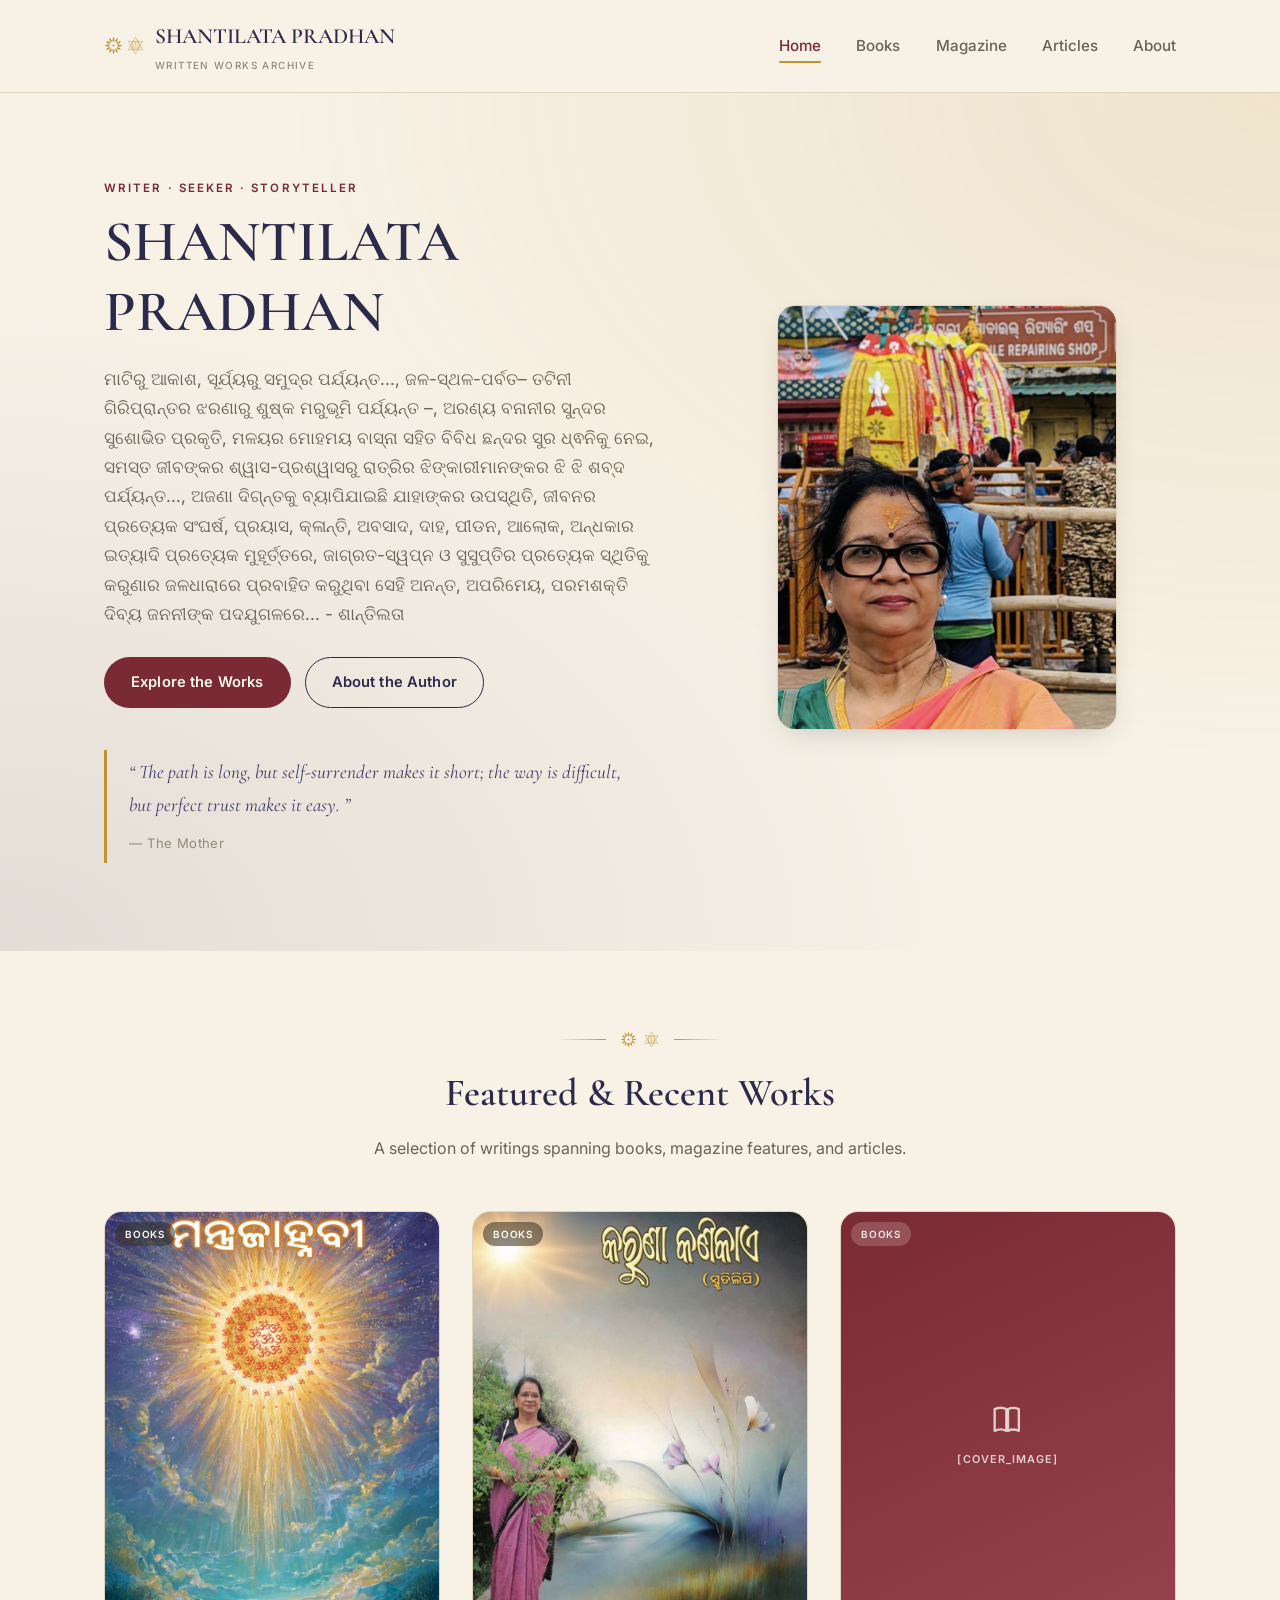
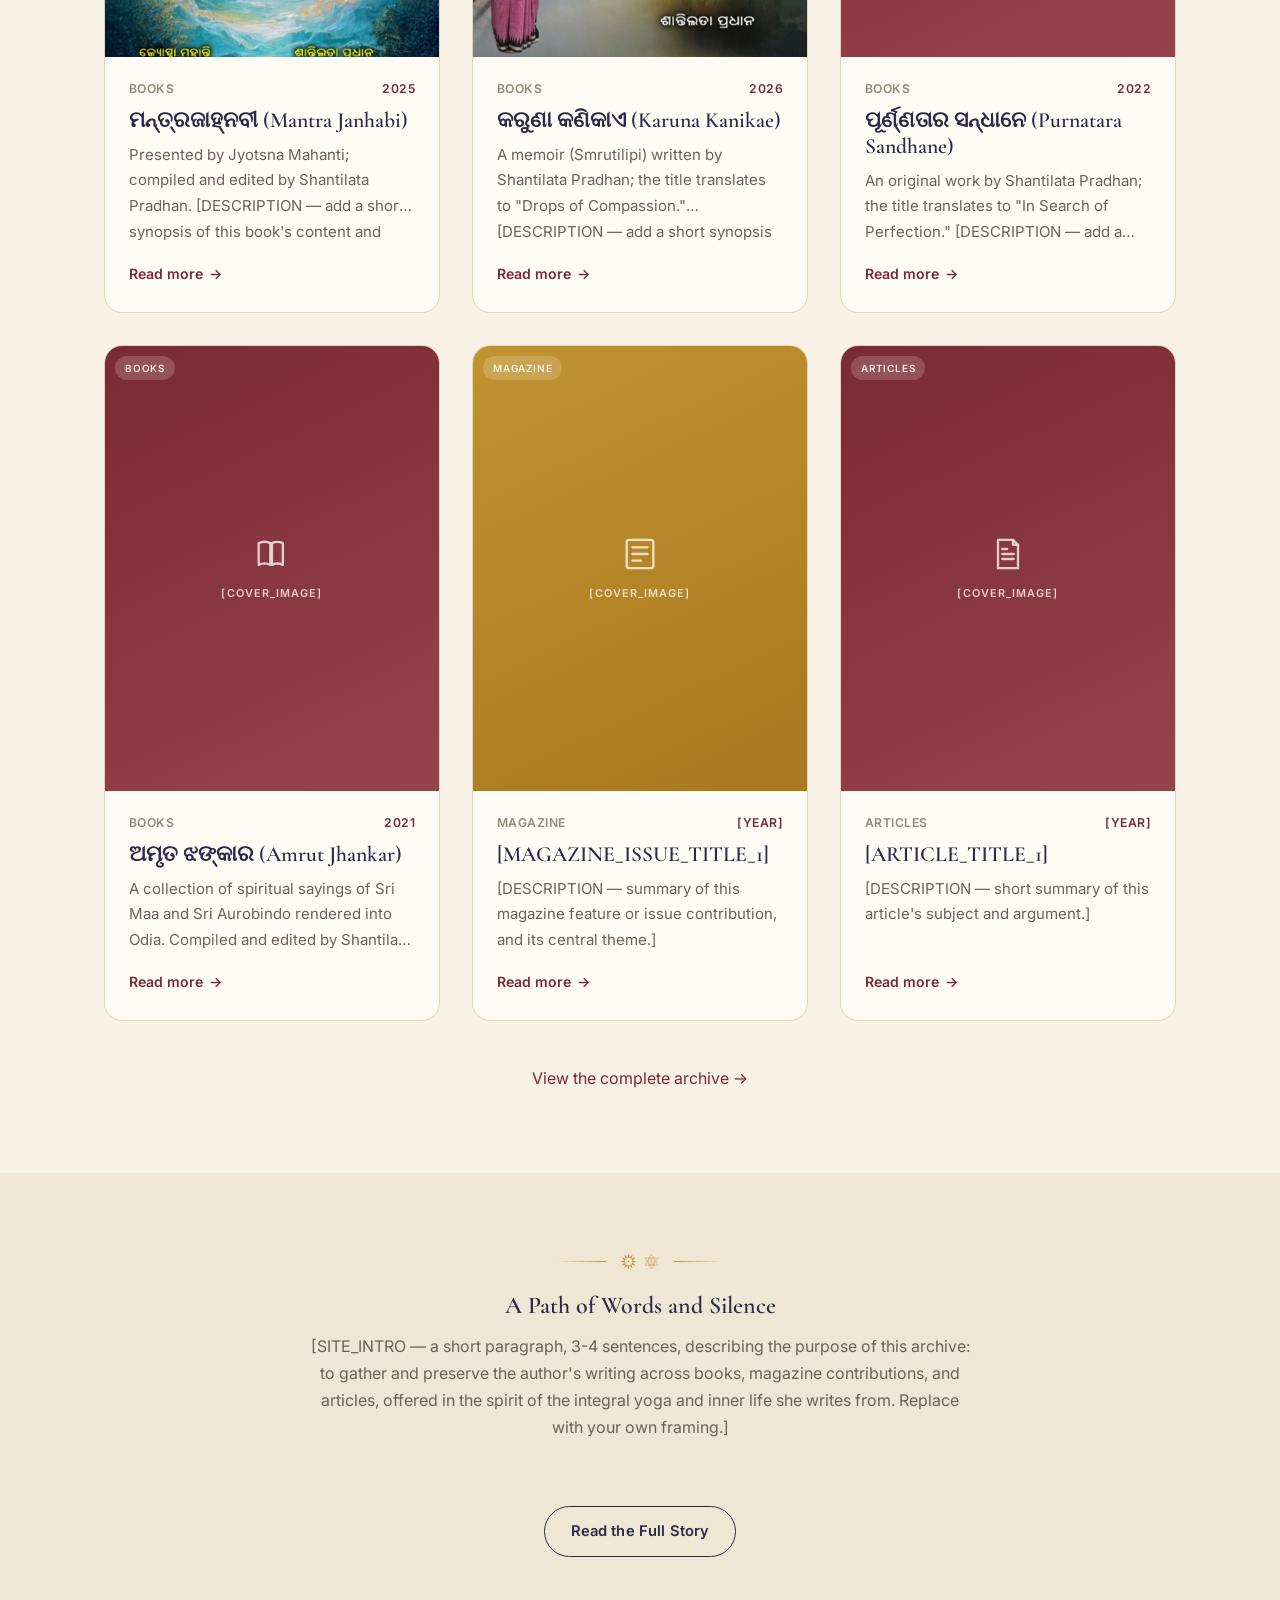
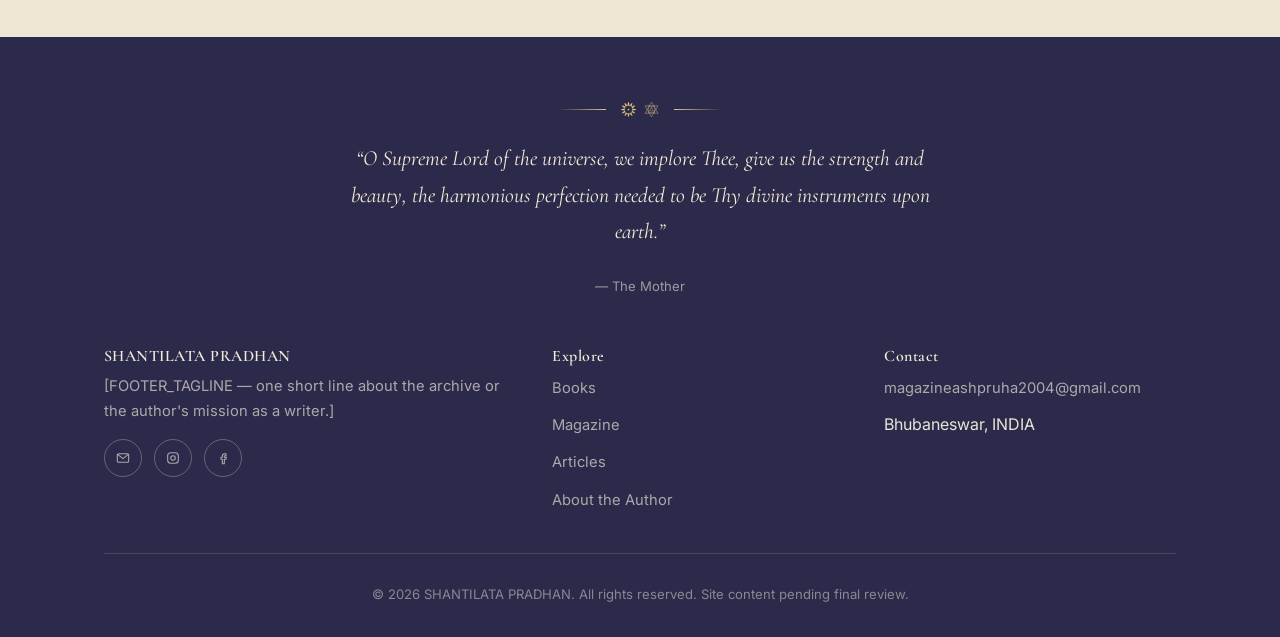
==== commit 6989f7a8: "Add article publishing tool and two more real books Adds admin.html/js/admin.js: an article editor t" ====
--- a/index.html
+++ b/index.html
@@ -43,17 +43,26 @@
         <span class="eyebrow hero-eyebrow">Writer &middot; Seeker &middot; Storyteller</span>
         <h1>SHANTILATA PRADHAN</h1>
         <p class="hero-bio">
-          [SHORT_BIO — 2-3 sentences introducing the author: her background, her voice as a writer, and
-          how her work is shaped by the spiritual philosophy of Sri Maa and Sri Aurobindo. Replace this
-          placeholder with a brief, accurate introduction.]
+          ମାଟିରୁ ଆକାଶ, ସୂର୍ଯ୍ୟରୁ ସମୁଦ୍ର ପର୍ଯ୍ୟନ୍ତ..., ଜଳ-ସ୍ଥଳ-ପର୍ବତ–
+ତଟିନୀ ଗିରିପ୍ରାନ୍ତର ଝରଣାରୁ ଶୁଷ୍କ ମରୁଭୂମି ପର୍ଯ୍ୟନ୍ତ –, ଅରଣ୍ୟ
+ବନାନୀର ସୁନ୍ଦର ସୁଶୋଭିତ ପ୍ରକୃତି, ମଳୟର ମୋହମୟ ବାସ୍ନା ସହିତ
+ବିବିଧ ଛନ୍ଦର ସୁର ଧ୍ଵନିକୁ ନେଇ, ସମସ୍ତ ଜୀବଙ୍କର ଶ୍ୱାସ-ପ୍ରଶ୍ୱାସରୁ
+ରାତ୍ରିର ଝିଙ୍କାରୀମାନଙ୍କର ଝି ଝି ଶବ୍ଦ ପର୍ଯ୍ୟନ୍ତ..., ଅଜଣା ଦିଗ୍‌ନ୍ତକୁ
+ବ୍ୟାପିଯାଇଛି ଯାହାଙ୍କର ଉପସ୍ଥିତି, ଜୀବନର ପ୍ରତ୍ୟେକ ସଂଘର୍ଷ, ପ୍ରୟାସ,
+କ୍ଳାନ୍ତି, ଅବସାଦ, ଦାହ, ପୀଡନ, ଆଲୋକ, ଅନ୍ଧକାର ଇତ୍ୟାଦି ପ୍ରତ୍ୟେକ
+ମୁହୂର୍ତ୍ତରେ, ଜାଗ୍ରତ-ସ୍ୱପ୍ନ ଓ ସୁସୁପ୍ତିର ପ୍ରତ୍ୟେକ ସ୍ଥିତିକୁ କରୁଣାର
+ଜଳଧାରାରେ ପ୍ରବାହିତ କରୁଥିବା ସେହି ଅନନ୍ତ, ଅପରିମେୟ,
+ପରମଶକ୍ତି ଦିବ୍ୟ ଜନନୀଙ୍କ ପଦଯୁଗଳରେ...
+- ଶାନ୍ତିଲତା
         </p>
         <div class="hero-cta">
           <a href="books.html" class="btn btn-primary">Explore the Works</a>
           <a href="about.html" class="btn btn-outline">About the Author</a>
         </div>
         <div class="quote-block">
-          <p>&ldquo;[INSPIRATIONAL QUOTE PLACEHOLDER — insert a verified, properly licensed quote from Sri Maa or Sri Aurobindo here.]&rdquo;</p>
-          <cite>— [ATTRIBUTION]</cite>
+          <p>&ldquo;
+            The path is long, but self-surrender makes it short; the way is difficult, but perfect trust makes it easy. &rdquo;</p>
+          <cite>— The Mother</cite>
         </div>
       </div>
       <div class="hero-photo-wrap">
@@ -113,8 +122,8 @@
         <span class="ornament-emblem" aria-hidden="true"><svg viewBox="0 0 100 100" fill="currentColor" stroke="none" class="icon-wheel" aria-hidden="true"><path d="M50,4 Q57,16 54.17,26.36 L45.83,26.36 Q43,16 50,4 Z"/><path d="M50,4 Q57,16 54.17,26.36 L45.83,26.36 Q43,16 50,4 Z" transform="rotate(30 50 50)"/><path d="M50,4 Q57,16 54.17,26.36 L45.83,26.36 Q43,16 50,4 Z" transform="rotate(60 50 50)"/><path d="M50,4 Q57,16 54.17,26.36 L45.83,26.36 Q43,16 50,4 Z" transform="rotate(90 50 50)"/><path d="M50,4 Q57,16 54.17,26.36 L45.83,26.36 Q43,16 50,4 Z" transform="rotate(120 50 50)"/><path d="M50,4 Q57,16 54.17,26.36 L45.83,26.36 Q43,16 50,4 Z" transform="rotate(150 50 50)"/><path d="M50,4 Q57,16 54.17,26.36 L45.83,26.36 Q43,16 50,4 Z" transform="rotate(180 50 50)"/><path d="M50,4 Q57,16 54.17,26.36 L45.83,26.36 Q43,16 50,4 Z" transform="rotate(210 50 50)"/><path d="M50,4 Q57,16 54.17,26.36 L45.83,26.36 Q43,16 50,4 Z" transform="rotate(240 50 50)"/><path d="M50,4 Q57,16 54.17,26.36 L45.83,26.36 Q43,16 50,4 Z" transform="rotate(270 50 50)"/><path d="M50,4 Q57,16 54.17,26.36 L45.83,26.36 Q43,16 50,4 Z" transform="rotate(300 50 50)"/><path d="M50,4 Q57,16 54.17,26.36 L45.83,26.36 Q43,16 50,4 Z" transform="rotate(330 50 50)"/><circle cx="50" cy="50" r="24" fill="none" stroke="currentColor" stroke-width="3"/><circle cx="50" cy="50" r="5" fill="currentColor"/></svg><svg viewBox="0 0 100 100" fill="none" stroke="currentColor" stroke-width="2.4" stroke-linejoin="round" class="icon-star" aria-hidden="true"><path d="M50,6 L88.1,72 L11.9,72 Z"/><path d="M50,94 L88.1,28 L11.9,28 Z"/><rect x="32" y="32" width="36" height="36" stroke-width="2"/><g stroke="none" fill="currentColor"><path d="M50,48 C48,42 48,36 50,31 C52,36 52,42 50,48 Z"/><path d="M50,47 C54.5,43.5 57.5,39.5 60,37 C58.5,42 55.5,45.5 50,47 Z"/><path d="M50,47 C45.5,43.5 42.5,39.5 40,37 C41.5,42 44.5,45.5 50,47 Z"/><path d="M50,49 C55,47.3 58.6,45.3 61,43.6 C58.7,47 55.3,48.7 50,49 Z"/><path d="M50,49 C45,47.3 41.4,45.3 39,43.6 C41.3,47 44.7,48.7 50,49 Z"/></g><path d="M35,55 Q42.5,49 50,55 Q57.5,61 65,55" stroke-width="1.6" stroke-linecap="round"/><path d="M35,60.5 Q42.5,54.5 50,60.5 Q57.5,66.5 65,60.5" stroke-width="1.6" stroke-linecap="round"/></svg></span>
         <span class="line right"></span>
       </div>
-      <p>&ldquo;[CLOSING_QUOTE_PLACEHOLDER — insert a verified, properly licensed closing quote here.]&rdquo;</p>
-      <cite>— [ATTRIBUTION]</cite>
+      <p>&ldquo;O Supreme Lord of the universe, we implore Thee, give us the strength and beauty, the harmonious perfection needed to be Thy divine instruments upon earth.&rdquo;</p>
+      <cite>― The Mother </cite>
     </div>
     <div class="footer-grid">
       <div>
@@ -144,8 +153,8 @@
       <div>
         <h4>Contact</h4>
         <ul class="footer-links">
-          <li><a href="mailto:[CONTACT_EMAIL]">[CONTACT_EMAIL]</a></li>
-          <li>[CITY, COUNTRY — PLACEHOLDER]</li>
+          <li><a href="mailto:[CONTACT_EMAIL]">magazineashpruha2004@gmail.com</a></li>
+          <li>Bhubaneswar, INDIA</li>
         </ul>
       </div>
     </div>
--- a/css/style.css
+++ b/css/style.css
@@ -1173,3 +1173,180 @@
     min-height: 420px;
   }
 }
+
+/* ==========================================================================
+   Admin / article editor
+   ========================================================================== */
+
+.admin-link {
+  display: inline-flex;
+  align-items: center;
+  gap: 6px;
+  font-size: 0.85rem;
+  font-weight: 600;
+  color: var(--color-maroon);
+  border: 1px solid var(--color-border);
+  background: var(--color-surface);
+  padding: 8px 16px;
+  border-radius: 999px;
+  transition: all var(--transition-soft);
+}
+
+.admin-link:hover {
+  background: var(--color-gold-pale);
+  border-color: var(--color-gold);
+}
+
+.admin-panel {
+  background: var(--color-surface);
+  border: 1px solid var(--color-border);
+  border-radius: var(--radius-md);
+  padding: 2rem;
+  margin-bottom: 2rem;
+}
+
+.admin-warning {
+  color: var(--color-maroon);
+  background: var(--color-gold-pale);
+  border-radius: var(--radius-sm);
+  padding: 12px 16px;
+  font-size: 0.9rem;
+  margin-top: 1rem;
+}
+
+.admin-toolbar {
+  display: flex;
+  flex-direction: column;
+  gap: 8px;
+  margin-bottom: 1.8rem;
+  padding-bottom: 1.8rem;
+  border-bottom: 1px solid var(--color-border);
+}
+
+.admin-toolbar label {
+  font-size: 0.8rem;
+  font-weight: 600;
+  color: var(--color-text-faint);
+  text-transform: uppercase;
+  letter-spacing: 0.05em;
+}
+
+.admin-toolbar select {
+  padding: 10px 14px;
+  border-radius: var(--radius-sm);
+  border: 1px solid var(--color-border);
+  background: var(--color-bg);
+  font-family: var(--font-sans);
+  font-size: 0.95rem;
+}
+
+.admin-form {
+  display: flex;
+  flex-direction: column;
+  gap: 1.4rem;
+}
+
+.admin-form > label {
+  display: flex;
+  flex-direction: column;
+  gap: 8px;
+  font-size: 0.85rem;
+  font-weight: 600;
+  color: var(--color-text);
+}
+
+.admin-form input[type="text"],
+.admin-form input[type="url"],
+.admin-form textarea {
+  font-family: var(--font-sans);
+  font-weight: 400;
+  font-size: 0.95rem;
+  padding: 11px 14px;
+  border-radius: var(--radius-sm);
+  border: 1px solid var(--color-border);
+  background: var(--color-bg);
+  color: var(--color-text);
+  resize: vertical;
+}
+
+.admin-form input[type="text"]:focus,
+.admin-form input[type="url"]:focus,
+.admin-form textarea:focus {
+  outline: 2px solid var(--color-gold-soft);
+  outline-offset: 1px;
+}
+
+.admin-form input[type="file"] {
+  font-family: var(--font-sans);
+  font-size: 0.88rem;
+  font-weight: 400;
+}
+
+.admin-hint {
+  font-size: 0.78rem;
+  font-weight: 400;
+  color: var(--color-text-faint);
+}
+
+.admin-checkbox-row {
+  flex-direction: row !important;
+  align-items: center;
+  gap: 10px !important;
+}
+
+.admin-checkbox-row input {
+  width: 18px;
+  height: 18px;
+}
+
+.swatch-row {
+  display: flex;
+  gap: 12px;
+}
+
+.swatch-row input[type="radio"] {
+  position: absolute;
+  opacity: 0;
+  width: 0;
+  height: 0;
+}
+
+.swatch {
+  display: inline-block;
+  width: 34px;
+  height: 34px;
+  border-radius: 50%;
+  cursor: pointer;
+  border: 3px solid transparent;
+  transition: border-color var(--transition-soft);
+}
+
+.swatch-row input[type="radio"]:checked + .swatch {
+  border-color: var(--color-indigo);
+}
+
+.swatch-1 { background: linear-gradient(155deg, var(--color-indigo), var(--color-indigo-soft)); }
+.swatch-2 { background: linear-gradient(155deg, var(--color-maroon), var(--color-maroon-soft)); }
+.swatch-3 { background: linear-gradient(155deg, var(--color-gold), #a9781f); }
+.swatch-4 { background: linear-gradient(155deg, #4b4a72, var(--color-indigo)); }
+
+.admin-actions {
+  display: flex;
+  gap: 12px;
+  flex-wrap: wrap;
+  padding-top: 0.6rem;
+}
+
+.admin-status {
+  font-size: 0.88rem;
+  font-weight: 500;
+  min-height: 1.2em;
+}
+
+.admin-status-ok {
+  color: #2e6b3e;
+}
+
+.admin-status-error {
+  color: var(--color-maroon);
+}
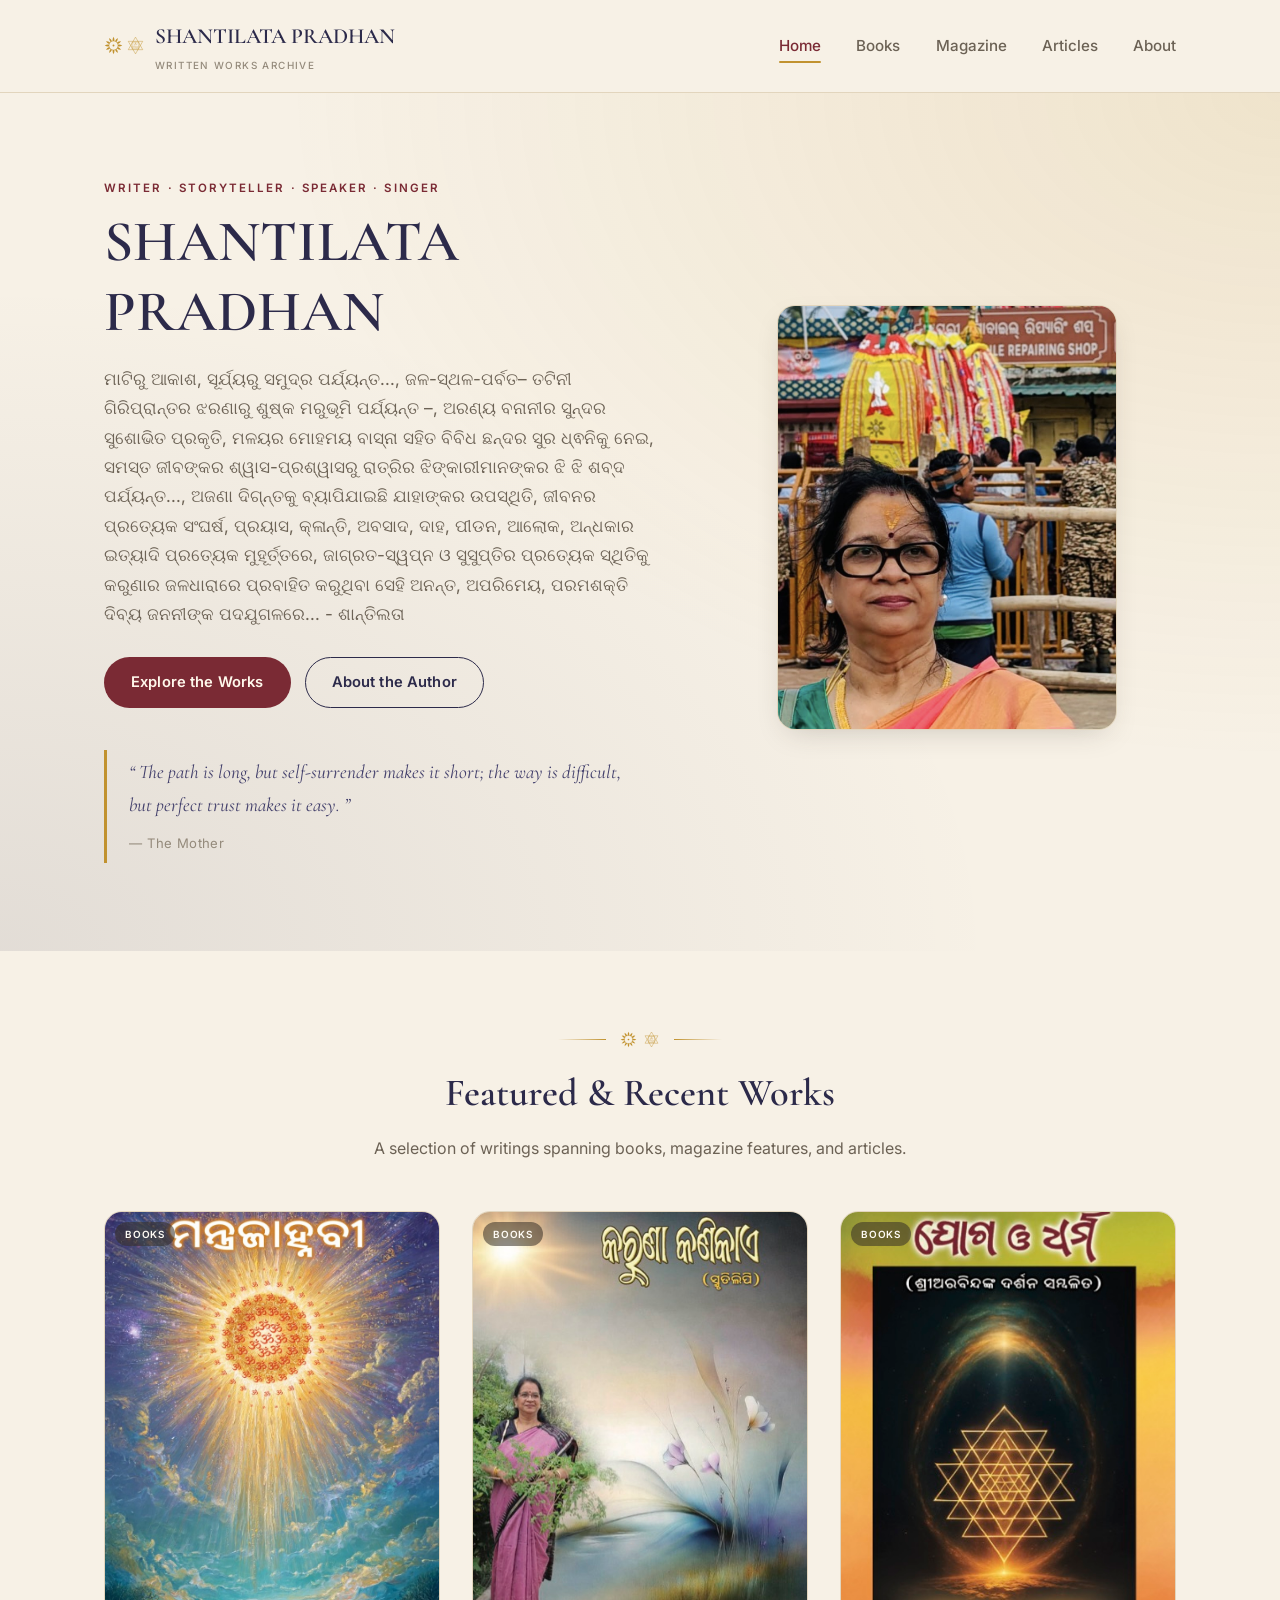
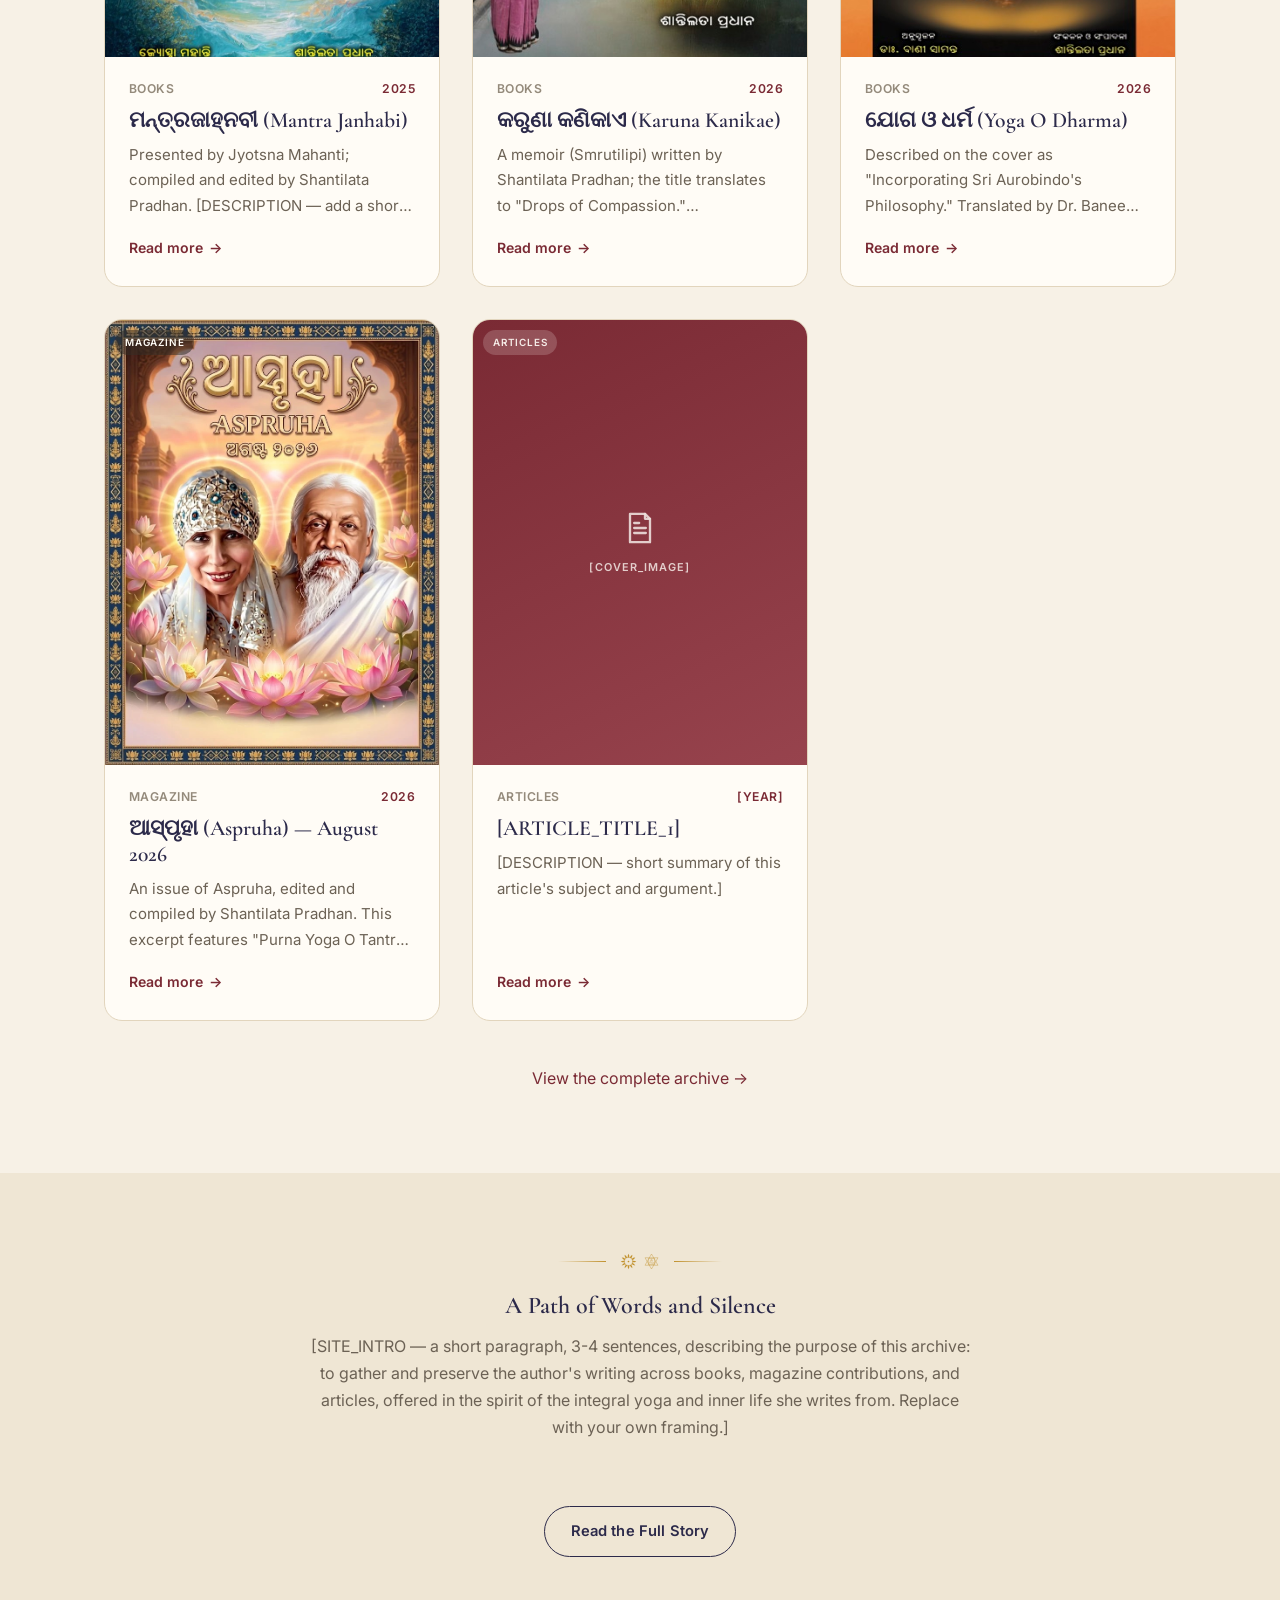
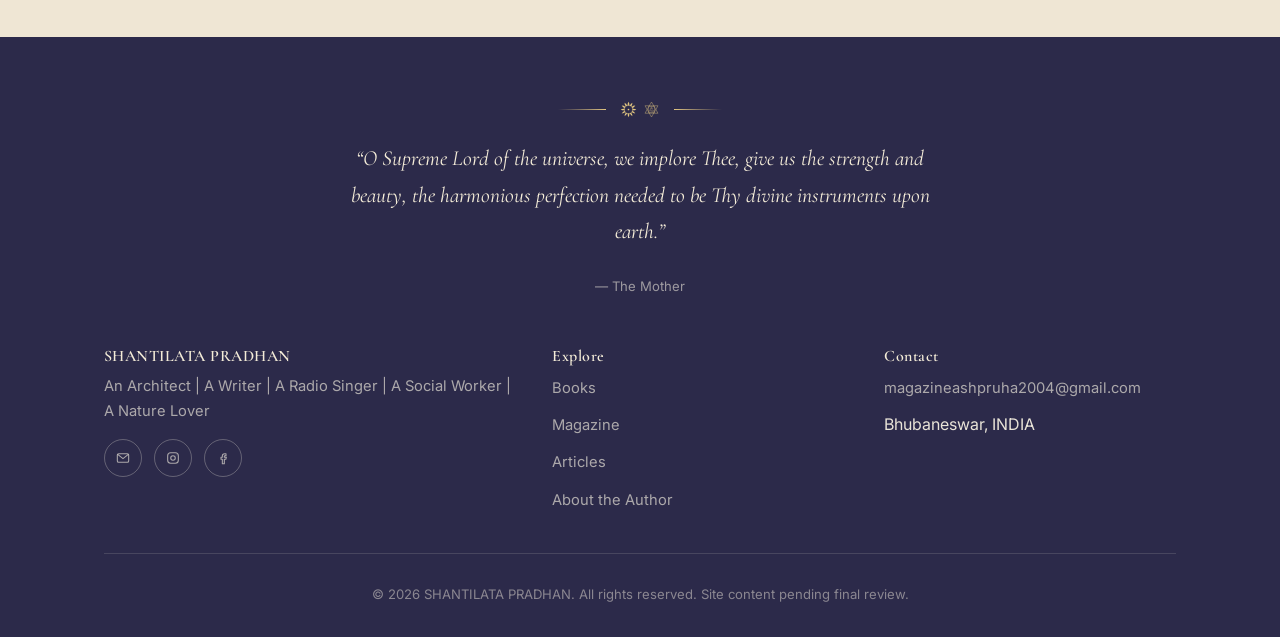
==== commit dc0a442e: "Add first real magazine issue and homepage cover fix Adds Aspruha (August 2026) as the first real ma" ====
--- a/index.html
+++ b/index.html
@@ -40,7 +40,7 @@
   <section class="hero">
     <div class="container hero-inner">
       <div class="hero-content">
-        <span class="eyebrow hero-eyebrow">Writer &middot; Seeker &middot; Storyteller</span>
+        <span class="eyebrow hero-eyebrow">Writer &middot; Storyteller &middot; Speaker &middot; Singer </span>
         <h1>SHANTILATA PRADHAN</h1>
         <p class="hero-bio">
           ମାଟିରୁ ଆକାଶ, ସୂର୍ଯ୍ୟରୁ ସମୁଦ୍ର ପର୍ଯ୍ୟନ୍ତ..., ଜଳ-ସ୍ଥଳ-ପର୍ବତ–
@@ -128,7 +128,7 @@
     <div class="footer-grid">
       <div>
         <h4>SHANTILATA PRADHAN</h4>
-        <p>[FOOTER_TAGLINE — one short line about the archive or the author's mission as a writer.]</p>
+        <p>An Architect | A Writer | A Radio Singer | A Social Worker | A Nature Lover </p>
         <div class="social-row">
           <a href="#" aria-label="Email">
             <svg viewBox="0 0 24 24" fill="none" stroke="currentColor" stroke-width="1.6" stroke-linecap="round" stroke-linejoin="round"><rect x="3.5" y="5.5" width="17" height="13" rx="2"/><path d="m4.5 7 7.5 6 7.5-6"/></svg>
